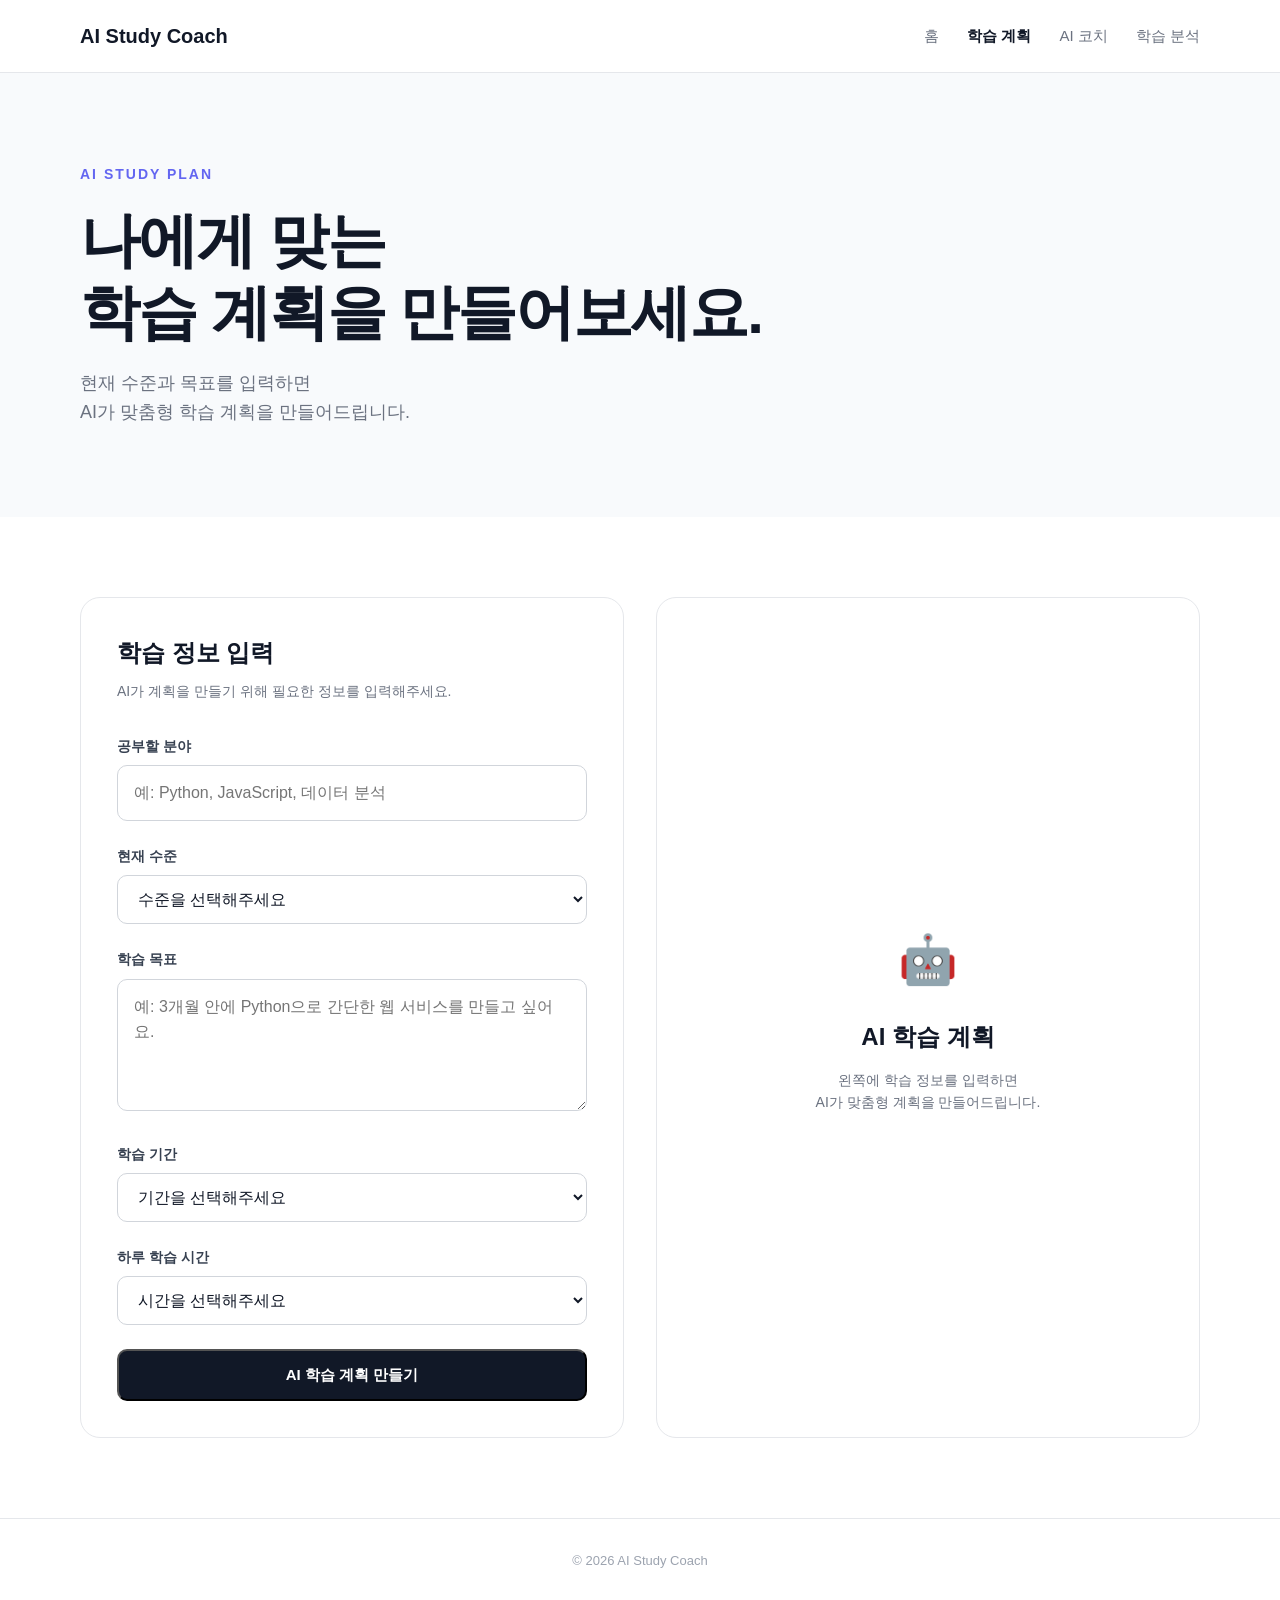
==== plan.html @ e1edade9 "코드 업로드" ====
<!DOCTYPE html>
<html lang="ko">
<head>
    <meta charset="UTF-8">
    <meta name="viewport" content="width=device-width, initial-scale=1.0">

    <title>학습 계획 | AI Study Coach</title>

    <link rel="stylesheet" href="css/style.css">
</head>

<body>

    <!-- 네비게이션 -->
    <header class="header">
        <nav class="nav container">

            <a href="index.html" class="logo">
                AI Study Coach
            </a>

            <div class="nav-menu">
                <a href="index.html" class="nav-link">홈</a>
                <a href="plan.html" class="nav-link active">학습 계획</a>
                <a href="coach.html" class="nav-link">AI 코치</a>
                <a href="analysis.html" class="nav-link">학습 분석</a>
            </div>

        </nav>
    </header>


    <main>

        <!-- 페이지 소개 -->
        <section class="page-hero">
            <div class="container">

                <p class="hero-label">
                    AI STUDY PLAN
                </p>

                <h1>
                    나에게 맞는<br>
                    학습 계획을 만들어보세요.
                </h1>

                <p>
                    현재 수준과 목표를 입력하면<br>
                    AI가 맞춤형 학습 계획을 만들어드립니다.
                </p>

            </div>
        </section>


        <!-- 입력 영역 -->
        <section class="plan-section">
            <div class="container">

                <div class="plan-layout">

                    <!-- 입력 폼 -->
                    <div class="plan-form-card">

                        <div class="card-title">
                            <h2>학습 정보 입력</h2>
                            <p>
                                AI가 계획을 만들기 위해 필요한 정보를 입력해주세요.
                            </p>
                        </div>


                        <form id="plan-form">

                            <!-- 공부 분야 -->
                            <div class="form-group">

                                <label for="subject">
                                    공부할 분야
                                </label>

                                <input
                                    type="text"
                                    id="subject"
                                    name="subject"
                                    placeholder="예: Python, JavaScript, 데이터 분석"
                                    required
                                >

                            </div>


                            <!-- 현재 수준 -->
                            <div class="form-group">

                                <label for="level">
                                    현재 수준
                                </label>

                                <select id="level" name="level" required>

                                    <option value="">
                                        수준을 선택해주세요
                                    </option>

                                    <option value="초급">
                                        초급
                                    </option>

                                    <option value="중급">
                                        중급
                                    </option>

                                    <option value="고급">
                                        고급
                                    </option>

                                </select>

                            </div>


                            <!-- 학습 목표 -->
                            <div class="form-group">

                                <label for="goal">
                                    학습 목표
                                </label>

                                <textarea
                                    id="goal"
                                    name="goal"
                                    rows="4"
                                    placeholder="예: 3개월 안에 Python으로 간단한 웹 서비스를 만들고 싶어요."
                                    required
                                ></textarea>

                            </div>


                            <!-- 학습 기간 -->
                            <div class="form-group">

                                <label for="duration">
                                    학습 기간
                                </label>

                                <select id="duration" name="duration" required>

                                    <option value="">
                                        기간을 선택해주세요
                                    </option>

                                    <option value="2주">
                                        2주
                                    </option>

                                    <option value="4주">
                                        4주
                                    </option>

                                    <option value="8주">
                                        8주
                                    </option>

                                    <option value="12주">
                                        12주
                                    </option>

                                </select>

                            </div>


                            <!-- 하루 공부 시간 -->
                            <div class="form-group">

                                <label for="daily-time">
                                    하루 학습 시간
                                </label>

                                <select id="daily-time" name="daily_time" required>

                                    <option value="">
                                        시간을 선택해주세요
                                    </option>

                                    <option value="30분">
                                        30분
                                    </option>

                                    <option value="1시간">
                                        1시간
                                    </option>

                                    <option value="2시간">
                                        2시간
                                    </option>

                                    <option value="3시간 이상">
                                        3시간 이상
                                    </option>

                                </select>

                            </div>


                            <!-- 에러 메시지 -->
                            <div
                                id="form-error"
                                class="form-message error"
                                hidden
                            >
                            </div>


                            <!-- 제출 버튼 -->
                            <button
                                type="submit"
                                class="btn btn-primary plan-submit"
                            >
                                AI 학습 계획 만들기
                            </button>

                        </form>

                    </div>


                    <!-- 결과 영역 -->
                    <div class="plan-result-card">

                        <div class="result-empty" id="result-empty">

                            <div class="result-icon">
                                🤖
                            </div>

                            <h2>
                                AI 학습 계획
                            </h2>

                            <p>
                                왼쪽에 학습 정보를 입력하면<br>
                                AI가 맞춤형 계획을 만들어드립니다.
                            </p>

                        </div>


                        <!-- 로딩 -->
                        <div
                            class="result-loading"
                            id="result-loading"
                            hidden
                        >

                            <div class="loading-icon">
                                ⏳
                            </div>

                            <h2>
                                AI가 계획을 만들고 있습니다.
                            </h2>

                            <p>
                                잠시만 기다려주세요.
                            </p>

                        </div>


                        <!-- 결과 -->
                        <div
                            class="result-content"
                            id="result-content"
                            hidden
                        >

                            <h2>
                                나의 AI 학습 계획
                            </h2>

                            <div id="plan-output">
                                <!-- AI 결과가 여기에 표시됩니다. -->
                            </div>

                        </div>

                    </div>

                </div>

            </div>
        </section>

    </main>


    <!-- 푸터 -->
    <footer class="footer">
        <div class="container">
            <p>© 2026 AI Study Coach</p>
        </div>
    </footer>


    <script src="js/plan.js"></script>

</body>
</html>
---- css/style.css ----
/* =========================
   기본 설정
========================= */

* {
    box-sizing: border-box;
    margin: 0;
    padding: 0;
}

html {
    scroll-behavior: smooth;
}

body {
    font-family:
        -apple-system,
        BlinkMacSystemFont,
        "Segoe UI",
        "Noto Sans KR",
        sans-serif;

    color: #1f2937;
    background: #ffffff;
    line-height: 1.6;
}

a {
    color: inherit;
    text-decoration: none;
}

button,
input,
textarea,
select {
    font: inherit;
}


/* =========================
   공통
========================= */

.container {
    width: min(1120px, calc(100% - 40px));
    margin: 0 auto;
}


/* =========================
   Header
========================= */

.header {
    position: sticky;
    top: 0;
    z-index: 100;

    background: rgba(255, 255, 255, 0.95);
    border-bottom: 1px solid #e5e7eb;
}

.nav {
    min-height: 72px;

    display: flex;
    align-items: center;
    justify-content: space-between;
}

.logo {
    font-size: 20px;
    font-weight: 800;
    color: #111827;
}

.nav-menu {
    display: flex;
    align-items: center;
    gap: 28px;
}

.nav-link {
    font-size: 15px;
    color: #6b7280;
    transition: color 0.2s;
}

.nav-link:hover,
.nav-link.active {
    color: #111827;
    font-weight: 600;
}


/* =========================
   Hero
========================= */

.hero {
    padding: 120px 0;
    background: #f8fafc;
}

.hero-content {
    display: flex;
    align-items: center;
    min-height: 420px;
}

.hero-text {
    max-width: 720px;
}

.hero-label {
    margin-bottom: 20px;

    font-size: 14px;
    font-weight: 700;
    letter-spacing: 2px;
    color: #6366f1;
}

.hero h1 {
    margin-bottom: 24px;

    font-size: clamp(40px, 6vw, 64px);
    line-height: 1.2;
    letter-spacing: -2px;
    color: #111827;
}

.hero h1 span {
    color: #6366f1;
}

.hero-description {
    max-width: 620px;
    margin-bottom: 36px;

    font-size: 18px;
    color: #6b7280;
}


/* =========================
   Button
========================= */

.btn {
    display: inline-flex;
    align-items: center;
    justify-content: center;

    min-height: 52px;
    padding: 0 24px;

    border-radius: 10px;

    font-size: 15px;
    font-weight: 700;

    cursor: pointer;
    transition: transform 0.2s, opacity 0.2s;
}

.btn:hover {
    transform: translateY(-2px);
}

.btn-primary {
    background: #111827;
    color: #ffffff;
}


/* =========================
   Section
========================= */

.how-section,
.feature-section {
    padding: 100px 0;
}

.section-title {
    margin-bottom: 48px;
}

.section-title p {
    margin-bottom: 8px;

    font-size: 13px;
    font-weight: 700;
    letter-spacing: 1.5px;

    color: #6366f1;
}

.section-title h2 {
    font-size: 32px;
    line-height: 1.3;
    color: #111827;
}


/* =========================
   Steps
========================= */

.steps {
    display: grid;
    grid-template-columns: repeat(4, 1fr);
    gap: 20px;
}

.step-card {
    padding: 28px;

    border: 1px solid #e5e7eb;
    border-radius: 16px;

    background: #ffffff;
}

.step-number {
    margin-bottom: 24px;

    font-size: 14px;
    font-weight: 800;
    color: #6366f1;
}

.step-card h3 {
    margin-bottom: 12px;

    font-size: 19px;
    color: #111827;
}

.step-card p {
    font-size: 14px;
    color: #6b7280;
}


/* =========================
   Features
========================= */

.feature-section {
    background: #f8fafc;
}

.feature-grid {
    display: grid;
    grid-template-columns: repeat(3, 1fr);
    gap: 24px;
}

.feature-card {
    padding: 36px;

    background: #ffffff;
    border: 1px solid #e5e7eb;
    border-radius: 20px;
}

.feature-icon {
    display: block;
    margin-bottom: 24px;

    font-size: 32px;
}

.feature-card h3 {
    margin-bottom: 12px;

    font-size: 21px;
    color: #111827;
}

.feature-card p {
    margin-bottom: 24px;

    font-size: 15px;
    color: #6b7280;
}

.feature-card a {
    font-size: 14px;
    font-weight: 700;
    color: #6366f1;
}


/* =========================
   Footer
========================= */

.footer {
    padding: 32px 0;

    border-top: 1px solid #e5e7eb;

    text-align: center;
}

.footer p {
    font-size: 13px;
    color: #9ca3af;
}


/* =========================
   Tablet
========================= */

@media (max-width: 900px) {

    .steps {
        grid-template-columns: repeat(2, 1fr);
    }

    .feature-grid {
        grid-template-columns: 1fr;
    }

    .hero {
        padding: 90px 0;
    }
}


/* =========================
   Mobile
========================= */

@media (max-width: 640px) {

    .container {
        width: min(100% - 32px, 1120px);
    }

    .nav {
        min-height: auto;
        padding: 18px 0;

        flex-direction: column;
        gap: 16px;
    }

    .nav-menu {
        width: 100%;

        justify-content: center;
        gap: 14px;
        flex-wrap: wrap;
    }

    .nav-link {
        font-size: 13px;
    }

    .hero {
        padding: 72px 0;
    }

    .hero-content {
        min-height: auto;
    }

    .hero h1 {
        font-size: 38px;
        letter-spacing: -1.5px;
    }

    .hero-description {
        font-size: 16px;
    }

    .btn {
        width: 100%;
    }

    .how-section,
    .feature-section {
        padding: 72px 0;
    }

    .section-title h2 {
        font-size: 26px;
    }

    .steps {
        grid-template-columns: 1fr;
    }

    .feature-card {
        padding: 28px;
    }
}

/* =========================
   Plan Page
========================= */

.page-hero {
    padding: 90px 0;
    background: #f8fafc;
}

.page-hero h1 {
    margin-bottom: 20px;

    font-size: clamp(40px, 6vw, 60px);
    line-height: 1.2;
    letter-spacing: -2px;

    color: #111827;
}

.page-hero p:last-child {
    font-size: 18px;
    color: #6b7280;
}


/* =========================
   Plan Section
========================= */

.plan-section {
    padding: 80px 0;
}

.plan-layout {
    display: grid;
    grid-template-columns: 1fr 1fr;
    gap: 32px;
}


/* =========================
   Form Card
========================= */

.plan-form-card,
.plan-result-card {
    padding: 36px;

    border: 1px solid #e5e7eb;
    border-radius: 20px;

    background: #ffffff;
}

.card-title {
    margin-bottom: 32px;
}

.card-title h2 {
    margin-bottom: 8px;

    font-size: 24px;
    color: #111827;
}

.card-title p {
    font-size: 14px;
    color: #6b7280;
}


/* =========================
   Form
========================= */

.form-group {
    margin-bottom: 24px;
}

.form-group label {
    display: block;
    margin-bottom: 8px;

    font-size: 14px;
    font-weight: 700;

    color: #374151;
}

.form-group input,
.form-group select,
.form-group textarea {
    width: 100%;

    padding: 14px 16px;

    border: 1px solid #d1d5db;
    border-radius: 10px;

    background: #ffffff;
    color: #111827;

    outline: none;
}

.form-group input:focus,
.form-group select:focus,
.form-group textarea:focus {
    border-color: #6366f1;
}

.form-group textarea {
    resize: vertical;
}


/* =========================
   Message
========================= */

.form-message {
    margin-bottom: 16px;
    padding: 12px 14px;

    border-radius: 8px;

    font-size: 14px;
}

.form-message.error {
    background: #fef2f2;
    color: #b91c1c;
}


/* =========================
   Submit Button
========================= */

.plan-submit {
    width: 100%;
}


/* =========================
   Result
========================= */

.plan-result-card {
    min-height: 600px;

    display: flex;
    align-items: center;
    justify-content: center;
}

.result-empty,
.result-loading {
    text-align: center;
}

.result-icon,
.loading-icon {
    margin-bottom: 20px;
    font-size: 48px;
}

.result-empty h2,
.result-loading h2,
.result-content h2 {
    margin-bottom: 12px;

    font-size: 24px;
    color: #111827;
}

.result-empty p,
.result-loading p {
    font-size: 14px;
    color: #6b7280;
}


/* =========================
   AI Result
========================= */

.result-content {
    width: 100%;
    align-self: flex-start;
}

#plan-output {
    margin-top: 24px;
}

.plan-week {
    margin-bottom: 20px;
    padding: 20px;

    border: 1px solid #e5e7eb;
    border-radius: 12px;
}

.plan-week h3 {
    margin-bottom: 8px;

    font-size: 17px;
    color: #111827;
}

.plan-week p {
    font-size: 14px;
    color: #6b7280;
}


/* =========================
   Plan Mobile
========================= */

@media (max-width: 900px) {

    .plan-layout {
        grid-template-columns: 1fr;
    }

    .plan-result-card {
        min-height: 400px;
    }
}


@media (max-width: 640px) {

    .page-hero {
        padding: 72px 0;
    }

    .page-hero h1 {
        font-size: 38px;
    }

    .page-hero p:last-child {
        font-size: 16px;
    }

    .plan-section {
        padding: 56px 0;
    }

    .plan-form-card,
    .plan-result-card {
        padding: 24px;
    }
}

/* coach 페이지 */
.coach-section {
padding: 80px 0;
}

.coach-card,
.coach-result-card {
max-width: 800px;
margin: 0 auto 32px;
padding: 36px;
border: 1px solid #e5e7eb;
border-radius: 20px;
background: #ffffff;
}

.coach-result-card {
min-height: 300px;
display: flex;
align-items: center;
justify-content: center;
}

.coach-submit {
width: 100%;
}

#coach-output {
margin-top: 24px;
}

.ai-coach-text {
padding: 24px;
border-radius: 12px;
background: #f8fafc;
font-size: 15px;
line-height: 1.8;
color: #374151;
}

@media (max-width: 640px) {

    .coach-section {
        padding: 56px 0;
    }

    .coach-card,
    .coach-result-card {
        padding: 24px;
    }

    .coach-result-card {
        min-height: 260px;
    }
}

/* analysis 페이지 */

.analysis-section {
padding: 80px 0;
}

.analysis-card {
max-width: 700px;
margin: 0 auto 32px;
padding: 36px;
border: 1px solid #e5e7eb;
border-radius: 20px;
background: #ffffff;
}

.analysis-submit {
width: 100%;
}

.analysis-result {
max-width: 900px;
margin: 0 auto;
}

.analysis-summary {
display: grid;
grid-template-columns: repeat(3, 1fr);
gap: 20px;
margin-bottom: 32px;
}

.summary-item {
padding: 28px;
border: 1px solid #e5e7eb;
border-radius: 16px;
background: #ffffff;
text-align: center;
}

.summary-item span {
display: block;
margin-bottom: 8px;
font-size: 14px;
color: #6b7280;
}

.summary-item strong {
font-size: 28px;
color: #111827;
}

.analysis-message {
padding: 36px;
border-radius: 20px;
background: #f8fafc;
text-align: center;
}

.analysis-message .hero-label {
margin-bottom: 12px;
}

.analysis-message h2 {
margin-bottom: 12px;
font-size: 28px;
color: #111827;
}

.analysis-message p:last-child {
color: #6b7280;
}

@media (max-width: 640px) {


.analysis-section {
    padding: 56px 0;
}

.analysis-card {
    padding: 24px;
}

.analysis-summary {
    grid-template-columns: 1fr;
}

.summary-item {
    padding: 22px;
}

.analysis-message {
    padding: 28px 20px;
}

.analysis-message h2 {
    font-size: 24px;
}
}
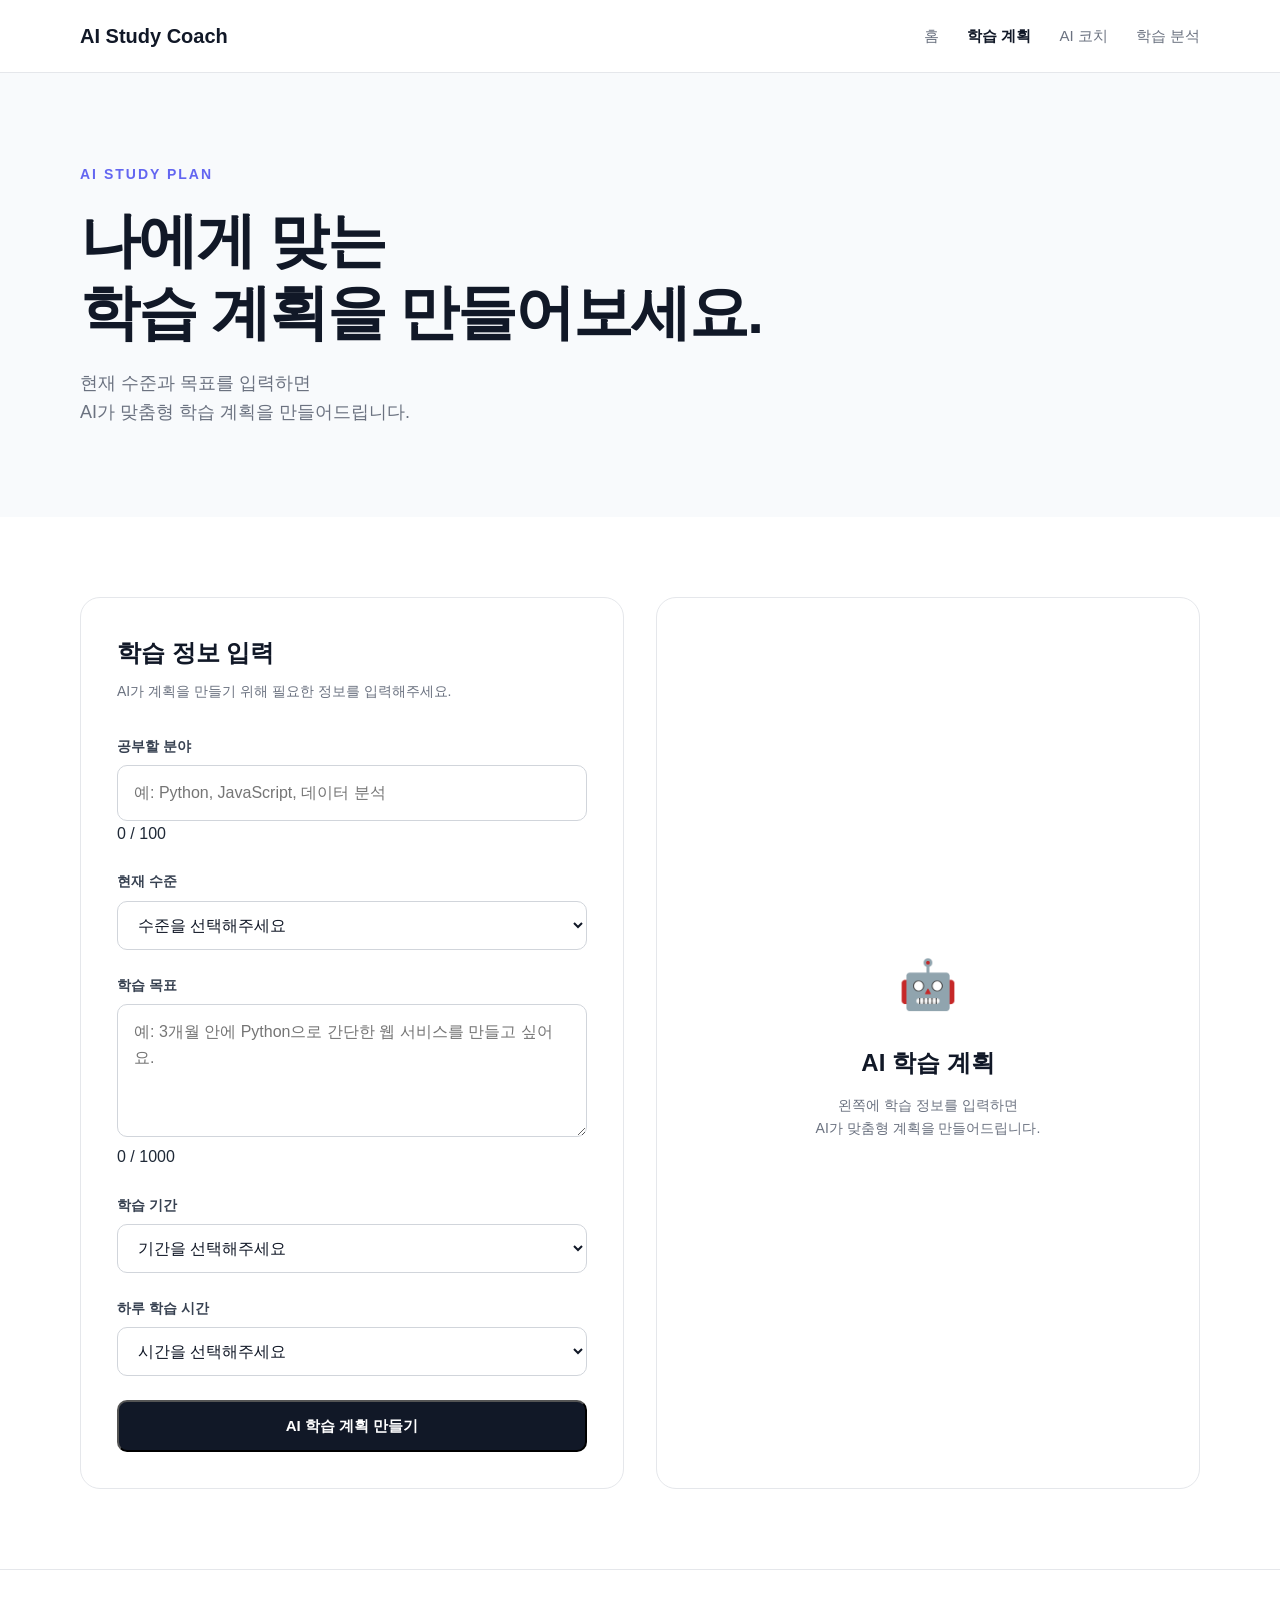
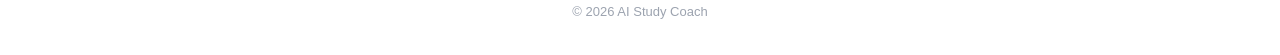
==== commit d4a1d3d7: "글자수제한 기능 추가" ====
--- a/plan.html
+++ b/plan.html
@@ -86,7 +86,11 @@
                                     name="subject"
                                     placeholder="예: Python, JavaScript, 데이터 분석"
                                     required
+                                    maxlength="100"
                                 >
+                                <div class="char-count">
+                                    <span id="subject-count">0</span> / 100
+                                </div>
 
                             </div>
 
@@ -134,7 +138,11 @@
                                     rows="4"
                                     placeholder="예: 3개월 안에 Python으로 간단한 웹 서비스를 만들고 싶어요."
                                     required
+                                    maxlength="1000"
                                 ></textarea>
+                                <div class="char-count">
+                                    <span id="goal-count">0</span> / 1000
+                                </div>
 
                             </div>
 
